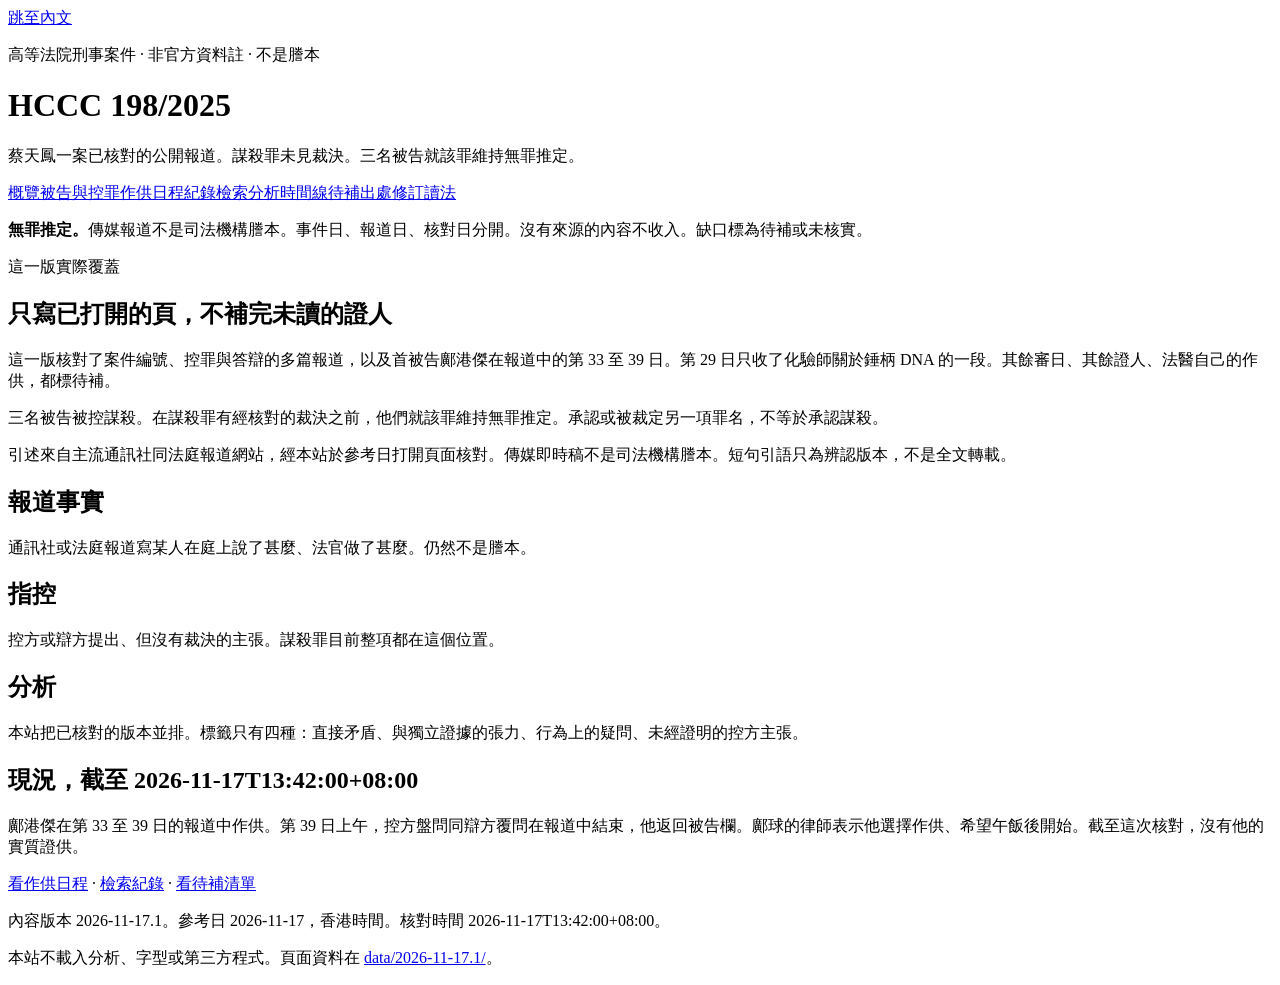
==== index.html @ abc50dba "Add court case review static site" ====
<!DOCTYPE html>
<html lang="zh-Hant-HK">
<head>
<meta charset="utf-8">
<meta name="viewport" content="width=device-width, initial-scale=1">
<title>HCCC 198/2025 公開審理資料註</title>
<link rel="stylesheet" href="assets/site.css">

</head>
<body>
<a class="skip" href="#content">跳至內文</a>
<header class="site-header">
  <div class="wrap">
    <p class="eyebrow">高等法院刑事案件 · 非官方資料註 · 不是謄本</p>
    <h1>HCCC 198/2025</h1>
    <p class="dek">蔡天鳳一案已核對的公開報道。謀殺罪未見裁決。三名被告就該罪維持無罪推定。</p>
    <nav class="nav" aria-label="頁面"><a href="index.html" aria-current="page">概覽</a><a href="people.html">被告與控罪</a><a href="hearings.html">作供日程</a><a href="records.html">紀錄檢索</a><a href="analysis.html">分析</a><a href="timeline.html">時間線</a><a href="gaps.html">待補</a><a href="sources.html">出處</a><a href="corrections.html">修訂</a><a href="method.html">讀法</a></nav>
  </div>
</header>
<div class="banner"><div class="wrap"><p><strong>無罪推定。</strong>傳媒報道不是司法機構謄本。事件日、報道日、核對日分開。沒有來源的內容不收入。缺口標為待補或未核實。</p></div></div>
<main id="content" class="wrap">
<section class="panel">
        <p class="kicker">這一版實際覆蓋</p>
        <h2>只寫已打開的頁，不補完未讀的證人</h2>
        <p>這一版核對了案件編號、控罪與答辯的多篇報道，以及首被告鄺港傑在報道中的第 33 至 39 日。第 29 日只收了化驗師關於錘柄 DNA 的一段。其餘審日、其餘證人、法醫自己的作供，都標待補。</p>
        <p>三名被告被控謀殺。在謀殺罪有經核對的裁決之前，他們就該罪維持無罪推定。承認或被裁定另一項罪名，不等於承認謀殺。</p>
        <p>引述來自主流通訊社同法庭報道網站，經本站於參考日打開頁面核對。傳媒即時稿不是司法機構謄本。短句引語只為辨認版本，不是全文轉載。</p>
      </section>
      <div class="cards three" style="margin-top:0.8rem">
        <article class="panel"><h2>報道事實</h2><p>通訊社或法庭報道寫某人在庭上說了甚麼、法官做了甚麼。仍然不是謄本。</p></article>
        <article class="panel"><h2>指控</h2><p>控方或辯方提出、但沒有裁決的主張。謀殺罪目前整項都在這個位置。</p></article>
        <article class="panel"><h2>分析</h2><p>本站把已核對的版本並排。標籤只有四種：直接矛盾、與獨立證據的張力、行為上的疑問、未經證明的控方主張。</p></article>
      </div>
      <section class="panel" style="margin-top:0.8rem">
        <h2>現況，截至 2026-11-17T13:42:00+08:00</h2>
        <p>鄺港傑在第 33 至 39 日的報道中作供。第 39 日上午，控方盤問同辯方覆問在報道中結束，他返回被告欄。鄺球的律師表示他選擇作供、希望午飯後開始。截至這次核對，沒有他的實質證供。</p>
        <p><a href="hearings.html">看作供日程</a> · <a href="records.html">檢索紀錄</a> · <a href="gaps.html">看待補清單</a></p>
      </section>
</main>
<footer>
  <div class="wrap">
    <p>內容版本 2026-11-17.1。參考日 2026-11-17，香港時間。核對時間 2026-11-17T13:42:00+08:00。</p>
    <p>本站不載入分析、字型或第三方程式。頁面資料在 <a href="data/2026-11-17.1/records.json">data/2026-11-17.1/</a>。</p>
  </div>
</footer>
</body>
</html>
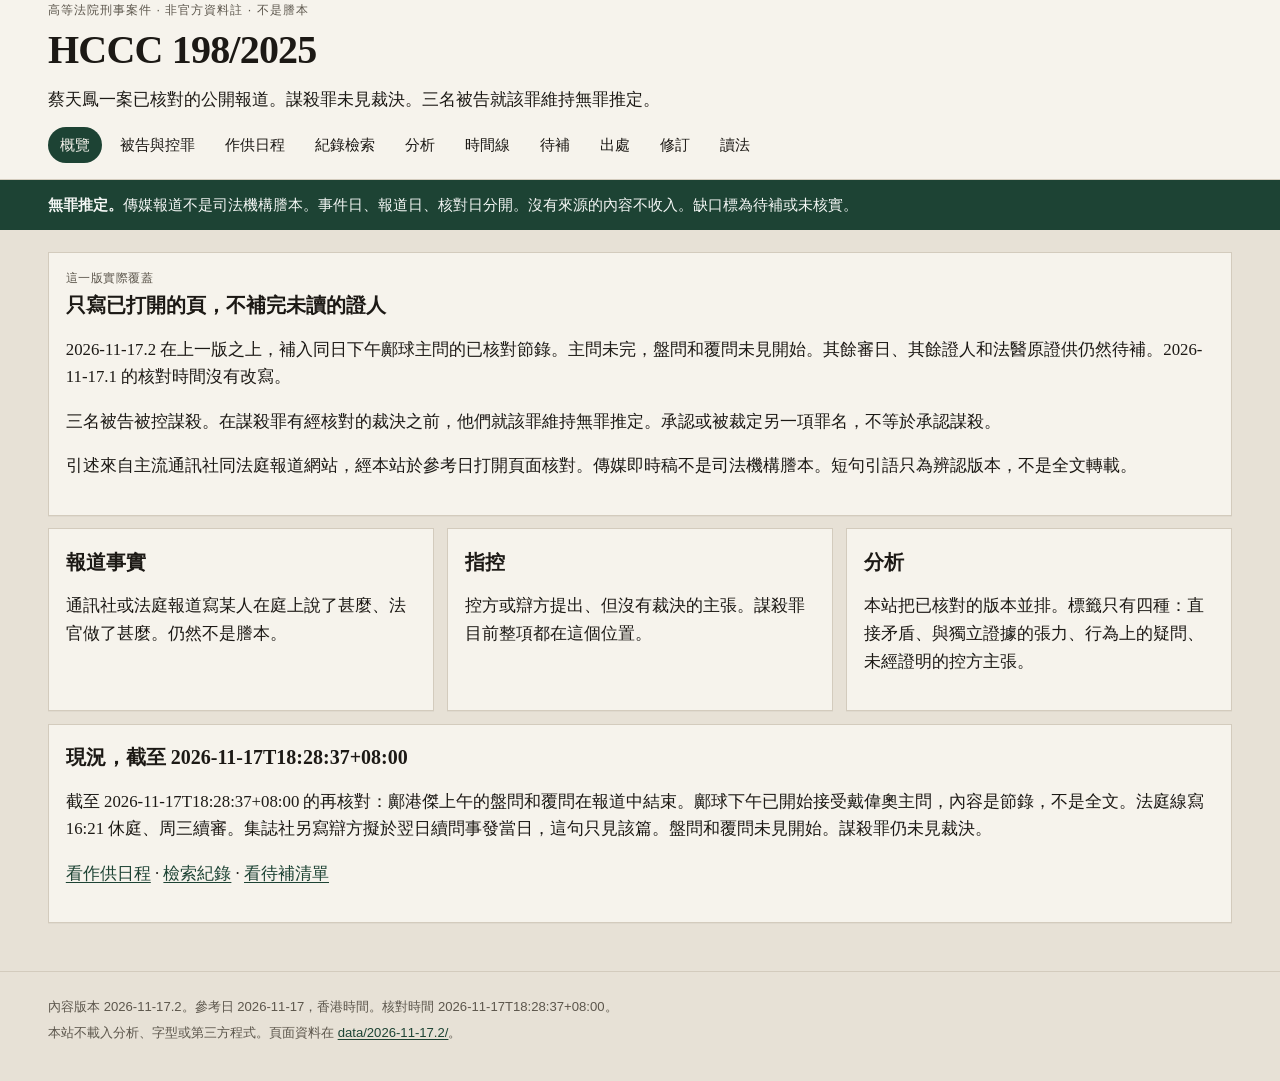
==== commit 4eefad2f: "Update court case review site to 2026-11-17.2" ====
--- a/index.html
+++ b/index.html
@@ -22,7 +22,7 @@
 <section class="panel">
         <p class="kicker">這一版實際覆蓋</p>
         <h2>只寫已打開的頁，不補完未讀的證人</h2>
-        <p>這一版核對了案件編號、控罪與答辯的多篇報道，以及首被告鄺港傑在報道中的第 33 至 39 日。第 29 日只收了化驗師關於錘柄 DNA 的一段。其餘審日、其餘證人、法醫自己的作供，都標待補。</p>
+        <p>2026-11-17.2 在上一版之上，補入同日下午鄺球主問的已核對節錄。主問未完，盤問和覆問未見開始。其餘審日、其餘證人和法醫原證供仍然待補。2026-11-17.1 的核對時間沒有改寫。</p>
         <p>三名被告被控謀殺。在謀殺罪有經核對的裁決之前，他們就該罪維持無罪推定。承認或被裁定另一項罪名，不等於承認謀殺。</p>
         <p>引述來自主流通訊社同法庭報道網站，經本站於參考日打開頁面核對。傳媒即時稿不是司法機構謄本。短句引語只為辨認版本，不是全文轉載。</p>
       </section>
@@ -32,15 +32,15 @@
         <article class="panel"><h2>分析</h2><p>本站把已核對的版本並排。標籤只有四種：直接矛盾、與獨立證據的張力、行為上的疑問、未經證明的控方主張。</p></article>
       </div>
       <section class="panel" style="margin-top:0.8rem">
-        <h2>現況，截至 2026-11-17T13:42:00+08:00</h2>
-        <p>鄺港傑在第 33 至 39 日的報道中作供。第 39 日上午，控方盤問同辯方覆問在報道中結束，他返回被告欄。鄺球的律師表示他選擇作供、希望午飯後開始。截至這次核對，沒有他的實質證供。</p>
+        <h2>現況，截至 2026-11-17T18:28:37+08:00</h2>
+        <p>截至 2026-11-17T18:28:37+08:00 的再核對：鄺港傑上午的盤問和覆問在報道中結束。鄺球下午已開始接受戴偉奧主問，內容是節錄，不是全文。法庭線寫 16:21 休庭、周三續審。集誌社另寫辯方擬於翌日續問事發當日，這句只見該篇。盤問和覆問未見開始。謀殺罪仍未見裁決。</p>
         <p><a href="hearings.html">看作供日程</a> · <a href="records.html">檢索紀錄</a> · <a href="gaps.html">看待補清單</a></p>
       </section>
 </main>
 <footer>
   <div class="wrap">
-    <p>內容版本 2026-11-17.1。參考日 2026-11-17，香港時間。核對時間 2026-11-17T13:42:00+08:00。</p>
-    <p>本站不載入分析、字型或第三方程式。頁面資料在 <a href="data/2026-11-17.1/records.json">data/2026-11-17.1/</a>。</p>
+    <p>內容版本 2026-11-17.2。參考日 2026-11-17，香港時間。核對時間 2026-11-17T18:28:37+08:00。</p>
+    <p>本站不載入分析、字型或第三方程式。頁面資料在 <a href="data/2026-11-17.2/records.json">data/2026-11-17.2/</a>。</p>
   </div>
 </footer>
 </body>
--- a/assets/site.css
+++ b/assets/site.css
@@ -0,0 +1,205 @@
+:root {
+  --bg: #e7e1d6;
+  --paper: #f6f3ec;
+  --ink: #1c1915;
+  --muted: #5c564c;
+  --line: #d3cbbd;
+  --pine: #1d4334;
+  --pine-soft: #e4eee8;
+  --clay: #6e3d28;
+  --clay-soft: #f3e6dc;
+  --gold: #6a5420;
+  --gold-soft: #f3ecd6;
+  --unknown: #3e4a55;
+  --unknown-soft: #e6ebf0;
+  --shadow: 0 1px 0 rgba(28, 25, 21, 0.04);
+  --serif: "Songti TC", "PMingLiU", "Noto Serif CJK TC", "Noto Serif TC", Palatino, "Palatino Linotype", "Times New Roman", serif;
+  --sans: "PingFang HK", "Heiti TC", "Noto Sans CJK TC", "Noto Sans TC", "Segoe UI", sans-serif;
+  --max: 74rem;
+}
+
+* { box-sizing: border-box; }
+html { scroll-behavior: smooth; }
+body {
+  margin: 0;
+  background: var(--bg);
+  color: var(--ink);
+  font-family: var(--serif);
+  font-size: 1.05rem;
+  line-height: 1.65;
+}
+a { color: var(--pine); text-underline-offset: 0.18em; }
+a:hover { color: var(--clay); }
+:focus-visible { outline: 3px solid var(--pine); outline-offset: 2px; }
+.skip {
+  position: absolute;
+  left: 0.75rem;
+  top: -4rem;
+  background: var(--ink);
+  color: var(--paper);
+  padding: 0.5rem 0.8rem;
+  z-index: 5;
+}
+.skip:focus { top: 0.75rem; }
+
+.wrap { width: min(100% - 1.5rem, var(--max)); margin-inline: auto; }
+.site-header {
+  background: var(--paper);
+  border-bottom: 1px solid var(--line);
+}
+.eyebrow {
+  font-family: var(--sans);
+  font-size: 0.78rem;
+  letter-spacing: 0.08em;
+  text-transform: none;
+  color: var(--muted);
+  margin: 0 0 0.35rem;
+}
+.site-header h1 {
+  font-size: clamp(1.7rem, 4vw, 2.5rem);
+  font-weight: 600;
+  letter-spacing: -0.02em;
+  line-height: 1.2;
+  margin: 0;
+}
+.dek { color: var(--ink); max-width: 42rem; margin: 0.75rem 0 0; }
+.meta-row {
+  display: flex;
+  flex-wrap: wrap;
+  gap: 0.5rem 1rem;
+  font-family: var(--sans);
+  font-size: 0.82rem;
+  color: var(--muted);
+  margin-top: 1rem;
+}
+.nav {
+  display: flex;
+  gap: 0.35rem;
+  overflow-x: auto;
+  padding: 0.85rem 0 1rem;
+  font-family: var(--sans);
+  font-size: 0.92rem;
+}
+.nav a {
+  color: var(--ink);
+  text-decoration: none;
+  border: 1px solid transparent;
+  border-radius: 999px;
+  padding: 0.28rem 0.7rem;
+  white-space: nowrap;
+}
+.nav a[aria-current="page"] {
+  background: var(--pine);
+  color: #f6f3ec;
+}
+
+.banner {
+  background: var(--pine);
+  color: #f4f7f5;
+}
+.banner p { margin: 0; padding: 0.8rem 0; font-family: var(--sans); font-size: 0.92rem; }
+.banner strong { font-weight: 650; }
+
+main { padding: 1.4rem 0 3rem; }
+.grid { display: grid; gap: 0.8rem; }
+.cards { display: grid; gap: 0.8rem; }
+@media (min-width: 800px) {
+  .cards.two { grid-template-columns: 1fr 1fr; }
+  .cards.three { grid-template-columns: repeat(3, 1fr); }
+}
+
+.panel, .record, .hearing, .source, .gap {
+  background: var(--paper);
+  border: 1px solid var(--line);
+  box-shadow: var(--shadow);
+  padding: 1rem 1.05rem 1.1rem;
+}
+.panel h2, .record h2, .hearing h2 { margin: 0.2rem 0 0.55rem; font-size: 1.25rem; line-height: 1.35; }
+.kicker {
+  font-family: var(--sans);
+  font-size: 0.75rem;
+  letter-spacing: 0.04em;
+  color: var(--muted);
+  margin: 0;
+}
+
+.tag {
+  display: inline-block;
+  font-family: var(--sans);
+  font-size: 0.75rem;
+  line-height: 1.3;
+  padding: 0.12rem 0.45rem;
+  border-radius: 999px;
+  border: 1px solid var(--line);
+  margin: 0 0.3rem 0.3rem 0;
+}
+.tag.reported-fact { background: var(--pine-soft); color: var(--pine); border-color: transparent; }
+.tag.allegation { background: var(--clay-soft); color: var(--clay); border-color: transparent; }
+.tag.analysis { background: var(--gold-soft); color: var(--gold); border-color: transparent; }
+.tag.unknown { background: var(--unknown-soft); color: var(--unknown); border-color: transparent; }
+.tag.gap { background: transparent; color: var(--clay); }
+
+.dates { display: flex; flex-wrap: wrap; gap: 0.4rem; margin: 0.7rem 0; }
+.dates span {
+  font-family: var(--sans);
+  font-size: 0.78rem;
+  background: #efeae1;
+  padding: 0.2rem 0.45rem;
+}
+.limits, .explain {
+  border-top: 1px solid var(--line);
+  margin-top: 0.8rem;
+  padding-top: 0.7rem;
+  color: var(--muted);
+  font-size: 0.98rem;
+}
+.limits strong, .explain strong { color: var(--ink); font-weight: 600; }
+
+table { width: 100%; border-collapse: collapse; font-size: 0.98rem; }
+th, td { text-align: left; vertical-align: top; padding: 0.55rem 0.4rem; border-bottom: 1px solid var(--line); }
+th { font-family: var(--sans); font-size: 0.78rem; color: var(--muted); font-weight: 600; }
+
+form.filter {
+  display: grid;
+  gap: 0.65rem;
+  margin-bottom: 1rem;
+}
+label { font-family: var(--sans); font-size: 0.82rem; display: grid; gap: 0.25rem; }
+input, select, button {
+  font: inherit;
+  color: var(--ink);
+  background: #fff;
+  border: 1px solid #b7ad9e;
+  border-radius: 0;
+  padding: 0.45rem 0.55rem;
+}
+button {
+  font-family: var(--sans);
+  background: var(--ink);
+  color: var(--paper);
+  cursor: pointer;
+}
+@media (min-width: 800px) {
+  form.filter { grid-template-columns: 1.4fr repeat(4, 1fr) auto; align-items: end; }
+}
+.count { font-family: var(--sans); font-size: 0.85rem; color: var(--muted); min-height: 1.2em; }
+
+.timeline { list-style: none; margin: 0; padding: 0; }
+.timeline li {
+  background: var(--paper);
+  border-left: 3px solid var(--pine);
+  padding: 0.8rem 1rem;
+  margin: 0 0 0.6rem;
+}
+footer {
+  border-top: 1px solid var(--line);
+  color: var(--muted);
+  font-family: var(--sans);
+  font-size: 0.82rem;
+  padding: 1.2rem 0 2rem;
+}
+footer p { margin: 0.3rem 0; }
+[hidden] { display: none !important; }
+@media (prefers-reduced-motion: reduce) {
+  html { scroll-behavior: auto; }
+}
